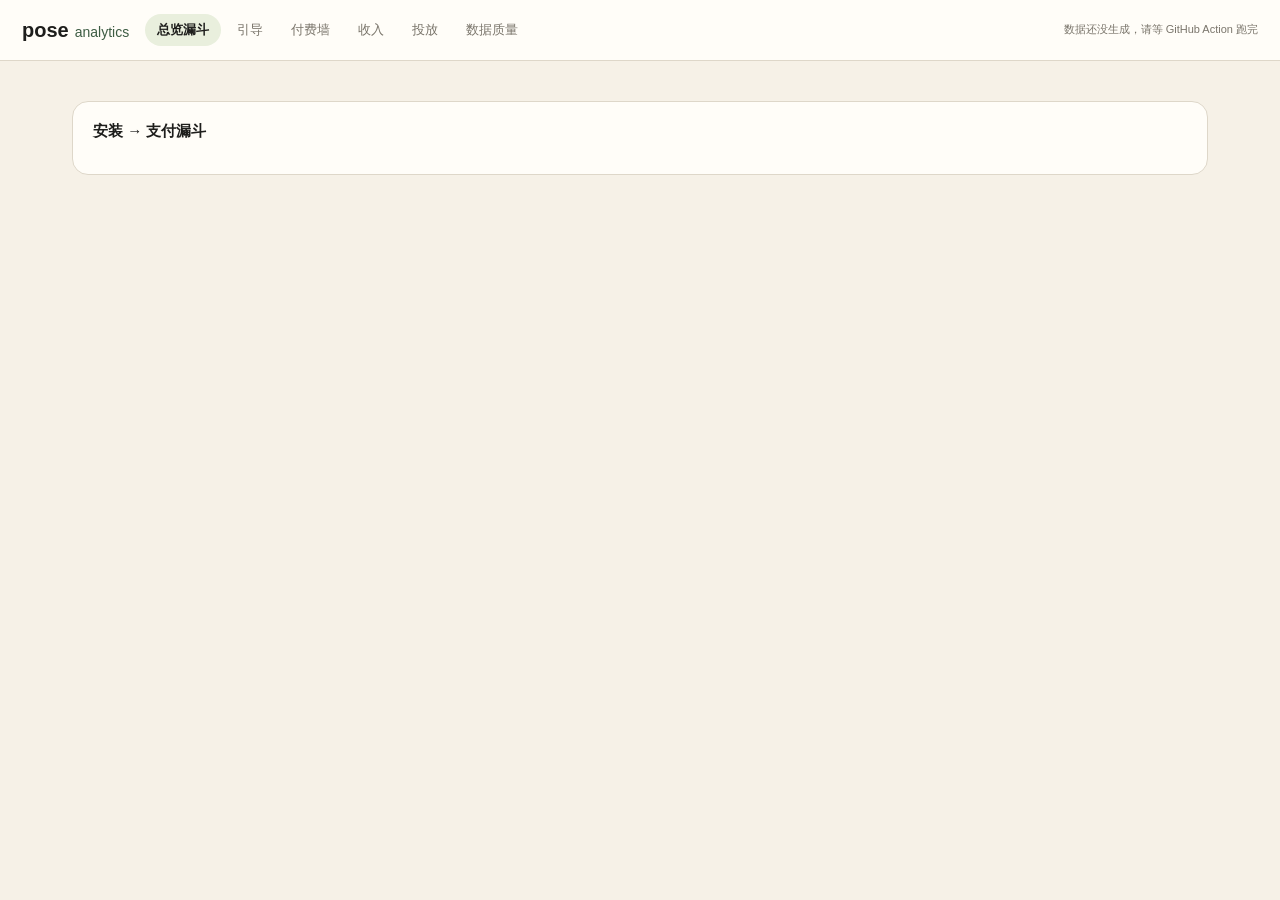
==== analytics/index.html @ a8d2fe09 "Add static analytics dashboard with daily snapshot refresh" ====
<!doctype html>
<html lang="zh-CN">
<head>
<meta charset="utf-8">
<meta name="viewport" content="width=device-width, initial-scale=1">
<meta name="robots" content="noindex,nofollow">
<title>pose · analytics</title>
<style>
:root{--cream:#f6f1e7;--ink:#1e1e1c;--muted:#7a756b;--green:#3d5c43;--pale:#e9efdd;--line:#ded7c9;--white:#fffdf8;--red:#a4472f}
*{box-sizing:border-box}
body{margin:0;background:var(--cream);color:var(--ink);font:14px/1.45 -apple-system,BlinkMacSystemFont,"Segoe UI",Helvetica,Arial,sans-serif}
header{position:sticky;top:0;z-index:5;display:flex;flex-wrap:wrap;align-items:center;gap:16px;padding:14px 22px;background:var(--white);border-bottom:1px solid var(--line)}
.brand{font-size:20px;font-weight:700}.brand span{margin-left:6px;color:var(--green);font-weight:500;font-size:14px}
nav{display:flex;gap:4px;flex-wrap:wrap}
nav button{border:0;background:transparent;color:var(--muted);padding:7px 12px;border-radius:999px;cursor:pointer;font-size:13px}
nav button.active{background:var(--pale);color:var(--ink);font-weight:600}
.meta{margin-left:auto;color:var(--muted);font-size:11px;text-align:right}
main{padding:22px;max-width:1180px;margin:0 auto}
.panel{display:flex;flex-direction:column;gap:18px}
.card{background:var(--white);border:1px solid var(--line);border-radius:16px;padding:18px 20px}
.card h2{margin:0 0 14px;font-size:15px;font-weight:600}
.kpis{display:grid;grid-template-columns:repeat(auto-fit,minmax(150px,1fr));gap:12px}
.kpi{background:var(--white);border:1px solid var(--line);border-radius:14px;padding:14px 16px}
.kpi .label{color:var(--muted);font-size:12px}.kpi .value{font-size:26px;font-weight:650;letter-spacing:-.5px;margin-top:4px}.kpi .hint{color:var(--muted);font-size:11px;margin-top:2px}
table{width:100%;border-collapse:collapse}
th,td{text-align:left;padding:9px 8px;border-bottom:1px solid var(--line);font-size:13px}
th{color:var(--muted);font-weight:500;font-size:12px}
tr:last-child td{border-bottom:0}
td.num,th.num{text-align:right;font-variant-numeric:tabular-nums}
.two{display:grid;grid-template-columns:1fr 1fr;gap:18px}
@media(max-width:820px){.two{grid-template-columns:1fr}}
.muted{color:var(--muted)}
.bar{height:8px;background:var(--pale);border-radius:99px;min-width:60px;overflow:hidden}
.bar i{display:block;height:100%;background:var(--green)}
.drop{color:var(--red)}
.hidden{display:none}
</style>
</head>
<body>
<header>
  <div class="brand">pose<span>analytics</span></div>
  <nav id="tabs">
    <button data-tab="overview" class="active">总览漏斗</button>
    <button data-tab="onboarding">引导</button>
    <button data-tab="paywall">付费墙</button>
    <button data-tab="revenue">收入</button>
    <button data-tab="ads">投放</button>
    <button data-tab="quality">数据质量</button>
  </nav>
  <div class="meta" id="meta">加载中…</div>
</header>
<main>
  <section class="panel" id="panel-overview">
    <div class="kpis" id="overview-kpis"></div>
    <div class="card"><h2>安装 → 支付漏斗</h2><table id="funnel-table"></table></div>
  </section>
  <section class="panel hidden" id="panel-onboarding">
    <div class="card"><h2>引导逐步折损</h2><table id="onboarding-table"></table></div>
    <div class="card"><h2>答案分布</h2><div id="answers" class="two"></div></div>
  </section>
  <section class="panel hidden" id="panel-paywall">
    <div class="kpis" id="paywall-kpis"></div>
    <div class="card"><h2>按入口来源</h2><table id="paywall-source"></table></div>
    <div class="two">
      <div class="card"><h2>关闭原因</h2><table id="paywall-close"></table></div>
      <div class="card"><h2>支付结果</h2><table id="paywall-result"></table></div>
    </div>
    <div class="card"><h2>套餐选择</h2><table id="paywall-plan"></table></div>
  </section>
  <section class="panel hidden" id="panel-revenue">
    <div class="kpis" id="revenue-kpis"></div>
    <div class="two">
      <div class="card"><h2>事件类型</h2><table id="revenue-types"></table></div>
      <div class="card"><h2>订阅状态</h2><table id="revenue-status"></table></div>
    </div>
    <div class="card"><h2>最近事件</h2><table id="revenue-recent"></table></div>
  </section>
  <section class="panel hidden" id="panel-ads">
    <div class="kpis" id="ads-kpis"></div>
    <div class="two">
      <div class="card"><h2>按广告系列</h2><table id="ads-campaign"></table></div>
      <div class="card"><h2>按关键词</h2><table id="ads-keyword"></table></div>
    </div>
  </section>
  <section class="panel hidden" id="panel-quality">
    <div class="card"><h2>每日事件量与下载</h2><table id="quality-daily"></table></div>
    <div class="two">
      <div class="card"><h2>版本分布</h2><table id="quality-versions"></table></div>
      <div class="card"><h2>事件量 Top</h2><table id="quality-events"></table></div>
    </div>
  </section>
</main>
<script>
const STAGES = [
  ["app_open","首次打开"],["consent_view","同意页浏览"],["consent_accept","同意并继续"],
  ["welcome","欢迎页"],["demo","Demo 页"],["q_goal","1 目标"],["q_experience","2 经验"],
  ["q_focus","3 重点"],["q_equipment","4 器械"],["q_duration","5 时长"],["q_weekly","6 频率"],
  ["q_height","7 身高"],["q_weight","8 体重"],["q_target_weight","9 目标体重"],
  ["q_comfort","10 舒适度"],["q_barrier","11 障碍"],["q_name_date","12 名字/日期"],
  ["generating","生成中"],["plan","方案页"],["plan_confirmed","滑条确认"],
  ["paywall_open","付费墙打开"],["purchase_click","点击支付"],["purchase_success","支付成功"],
  ["onboarding_complete","完成引导"],["today","进入首页"],["course_detail","课程详情"],
  ["practice_start","开始练习"],["practice_complete","完成练习"]
];
const fmt = v => (v===null||v===undefined)?"—":Number(v).toLocaleString("en-US");
const pct = v => isFinite(v)?(v*100).toFixed(1)+"%":"—";
const $ = id => document.getElementById(id);

function kpi(label,value,hint){return `<div class="kpi"><div class="label">${label}</div><div class="value">${value}</div><div class="hint">${hint||""}</div></div>`}
function table(node,headers,rows){
  const head = headers.map(h=>`<th class="${h.num?"num":""}">${h.label}</th>`).join("");
  const body = rows.length ? rows.map(r=>`<tr>${r.map((c,i)=>`<td class="${typeof c==="number"?"num":""}">${typeof c==="number"?fmt(c):(c??"—")}</td>`).join("")}</tr>`).join("")
    : `<tr><td colspan="${headers.length}" class="muted">暂无数据</td></tr>`;
  node.innerHTML = `<thead><tr>${head}</tr></thead><tbody>${body}</tbody>`;
}

let DATA = null;

function renderOverview(){
  const d = DATA.overview, map = new Map(d.funnel.map(r=>[r.stage,r.users]));
  const installs = d.installs||0, opens = map.get("app_open")||0, consent = map.get("consent_accept")||0;
  const complete = map.get("onboarding_complete")||0;
  const paywallOpened = (d.paywall&&d.paywall.opened)||map.get("paywall_open")||0;
  const clicked = (d.paywall&&d.paywall.clicked)||map.get("purchase_click")||0;
  const success = (d.paywall&&d.paywall.succeeded)||map.get("purchase_success")||0;
  $("overview-kpis").innerHTML =
    kpi("安装",fmt(installs),"ASC 去重")+
    kpi("首次打开",fmt(opens),installs?`打开率 ${pct(opens/installs)}`:"")+
    kpi("同意协议",fmt(consent),opens?`${pct(consent/opens)} of 打开`:"")+
    kpi("完成引导",fmt(complete),consent?`${pct(complete/consent)} of 同意`:"")+
    kpi("付费墙打开",fmt(paywallOpened),complete?`${pct(paywallOpened/complete)} of 完成`:"")+
    kpi("支付成功",fmt(success),clicked?`${pct(success/clicked)} of 点击`:"");
  const rows=[]; let prev=installs;
  rows.push(["App Store 安装",installs,"—","100.0%","—"]);
  let last=0; STAGES.forEach((s,i)=>{ if((map.get(s[0])||0)>0) last=i; });
  STAGES.forEach((s,i)=>{
    if(i>last+1) return;
    const users=map.get(s[0])||0, step=prev>0?users/prev:0, cum=installs>0?users/installs:0;
    rows.push([s[1],users,step?pct(step):"—",pct(cum),(prev-users)>0?`−${fmt(prev-users)}`:"—"]);
    prev=users;
  });
  table($("funnel-table"),[{label:"步骤"},{label:"人数",num:true},{label:"步转化",num:true},{label:"累计",num:true},{label:"流失",num:true}],rows);
}

function renderOnboarding(){
  const d = DATA.onboarding;
  const rows = d.steps.map((s,i)=>{
    const prev = i===0?s.viewed:(d.steps[i-1].viewed||0);
    return [s.step,s.viewed,s.completed,s.skipped,s.back,s.dwell?Math.round(s.dwell/1000)+"s":"—",prev?pct(s.viewed/prev):"—"];
  });
  table($("onboarding-table"),[{label:"步骤"},{label:"到达",num:true},{label:"完成",num:true},{label:"Skip",num:true},{label:"返回",num:true},{label:"平均停留",num:true},{label:"步转化",num:true}],rows);
  const groups = new Map();
  for(const a of d.answers||[]){ if(!groups.has(a.step)) groups.set(a.step,[]); groups.get(a.step).push(a); }
  $("answers").innerHTML = [...groups].slice(0,8).map(([step,items])=>
    `<div><b>${step}</b>${items.slice(0,6).map(x=>`<div class="muted" style="display:flex;justify-content:space-between"><span>${String(x.answer).slice(0,32)}</span><b>${x.n}</b></div>`).join("")}</div>`
  ).join("") || `<p class="muted">暂无答案数据</p>`;
}

function renderPaywall(){
  const d = DATA.paywall, t = d.totals||{};
  $("paywall-kpis").innerHTML =
    kpi("打开",fmt(t.opened||0),"paywall_open")+
    kpi("关闭",fmt(t.closed||0),t.opened?`关闭率 ${pct(t.closed/t.opened)}`:"")+
    kpi("点击支付",fmt(t.clicked||0),t.opened?`点击率 ${pct(t.clicked/t.opened)}`:"")+
    kpi("成功",fmt(t.succeeded||0),t.clicked?`完成率 ${pct(t.succeeded/t.clicked)}`:"")+
    kpi("取消支付",fmt(t.cancelled||0),t.clicked?`${pct(t.cancelled/t.clicked)} of 点击`:"")+
    kpi("端到端",t.opened?pct(t.succeeded/t.opened):"—","成功 / 打开");
  const group = (node,items)=>table(node,[{label:"分组"},{label:"打开",num:true},{label:"关闭",num:true},{label:"点击",num:true},{label:"成功",num:true},{label:"转化",num:true}],
    (items||[]).map(r=>[r.k,r.opened,r.closed,r.clicked,r.succeeded,r.opened?pct(r.succeeded/r.opened):"—"]));
  group($("paywall-source"),d.bySource);
  group($("paywall-close"),d.byCloseReason);
  group($("paywall-result"),d.byResult);
  group($("paywall-plan"),d.byPlan);
}

function renderRevenue(){
  const d = DATA.revenue||{}, st = new Map((d.statuses||[]).map(r=>[r.status,r.n]));
  const sum = ty => ((d.totals||[]).find(x=>x.type===ty)||{}).n||0;
  $("revenue-kpis").innerHTML =
    kpi("活跃订阅",fmt((st.get("active")||0)+(st.get("trial")||0)),"RC 当前状态")+
    kpi("试用中",fmt(st.get("trial")||0),"")+
    kpi("已过期",fmt(st.get("expired")||0),"")+
    kpi("退款",fmt(st.get("refunded")||0),"")+
    kpi("首次购买",fmt(sum("INITIAL_PURCHASE")),"")+
    kpi("续订",fmt(sum("RENEWAL")),"");
  table($("revenue-types"),[{label:"类型"},{label:"次数",num:true}],(d.totals||[]).map(r=>[r.type,r.n]));
  table($("revenue-status"),[{label:"状态"},{label:"人数",num:true}],(d.statuses||[]).map(r=>[r.status,r.n]));
  table($("revenue-recent"),[{label:"时间"},{label:"类型"},{label:"产品"},{label:"周期"},{label:"环境"}],
    (d.recent||[]).slice(0,30).map(r=>[String(r.time).replace("T"," ").slice(0,19),r.type,r.product_id||"—",r.period_type||"—",r.environment||"—"]));
}

function renderAds(){
  const d = DATA.ads||{}, t = d.totals||{};
  $("ads-kpis").innerHTML =
    kpi("花费",t.spend?t.spend.toFixed(2):"0","Apple Ads")+
    kpi("安装",fmt(t.installs||0),"")+
    kpi("CPA",t.installs?(t.spend/t.installs).toFixed(2):"—","花费 / 安装")+
    kpi("点击",fmt(t.taps||0),"")+
    kpi("点击→安装",t.taps?pct(t.installs/t.taps):"—","");
  const rows = items => (items||[]).map(r=>[r.campaign||r.keyword||"—",r.spend?r.spend.toFixed(2):"0",r.installs,r.installs?(r.spend/r.installs).toFixed(2):"—"]);
  table($("ads-campaign"),[{label:"广告系列"},{label:"花费",num:true},{label:"安装",num:true},{label:"CPA",num:true}],rows(d.byCampaign));
  table($("ads-keyword"),[{label:"关键词"},{label:"花费",num:true},{label:"安装",num:true},{label:"CPA",num:true}],rows(d.byKeyword));
}

function renderQuality(){
  const d = DATA.quality||{};
  const asc = new Map((d.asc||[]).map(r=>[r.day,r.downloads]));
  const opens = new Map((d.opens||[]).map(r=>[r.day,r.n]));
  table($("quality-daily"),[{label:"日期"},{label:"事件",num:true},{label:"人数",num:true},{label:"下载",num:true},{label:"打开",num:true},{label:"打开/下载",num:true}],
    (d.daily||[]).map(r=>{
      const down=asc.get(r.day)||0, open=opens.get(r.day)||0;
      return [r.day,r.events,r.users,down||"—",open||"—",down&&open?pct(open/down):"—"];
    }));
  table($("quality-versions"),[{label:"版本"},{label:"人数",num:true}],(d.versions||[]).map(r=>[r.k,r.n]));
  table($("quality-events"),[{label:"事件"},{label:"次数",num:true}],(d.topEvents||[]).map(r=>[r.k,r.n]));
}

function show(tab){
  for(const b of document.querySelectorAll("#tabs button")) b.classList.toggle("active",b.dataset.tab===tab);
  for(const p of document.querySelectorAll(".panel")) p.classList.toggle("hidden",p.id!=="panel-"+tab);
  if(tab==="overview") renderOverview();
  if(tab==="onboarding") renderOnboarding();
  if(tab==="paywall") renderPaywall();
  if(tab==="revenue") renderRevenue();
  if(tab==="ads") renderAds();
  if(tab==="quality") renderQuality();
}

async function boot(){
  try{
    const response = await fetch("./data.json?t="+Date.now(),{cache:"no-store"});
    DATA = await response.json();
    const r = DATA.range||{};
    $("meta").innerHTML = `${r.from||""} ~ ${r.to||""}<br>数据更新：${String(DATA.generated_at||"").replace("T"," ").slice(0,16)} UTC`;
    show("overview");
  }catch(e){
    $("meta").textContent = "数据还没生成，请等 GitHub Action 跑完";
  }
}

document.getElementById("tabs").addEventListener("click",e=>{
  const b=e.target.closest("button[data-tab]"); if(b) show(b.dataset.tab);
});
boot();
</script>
</body>
</html>
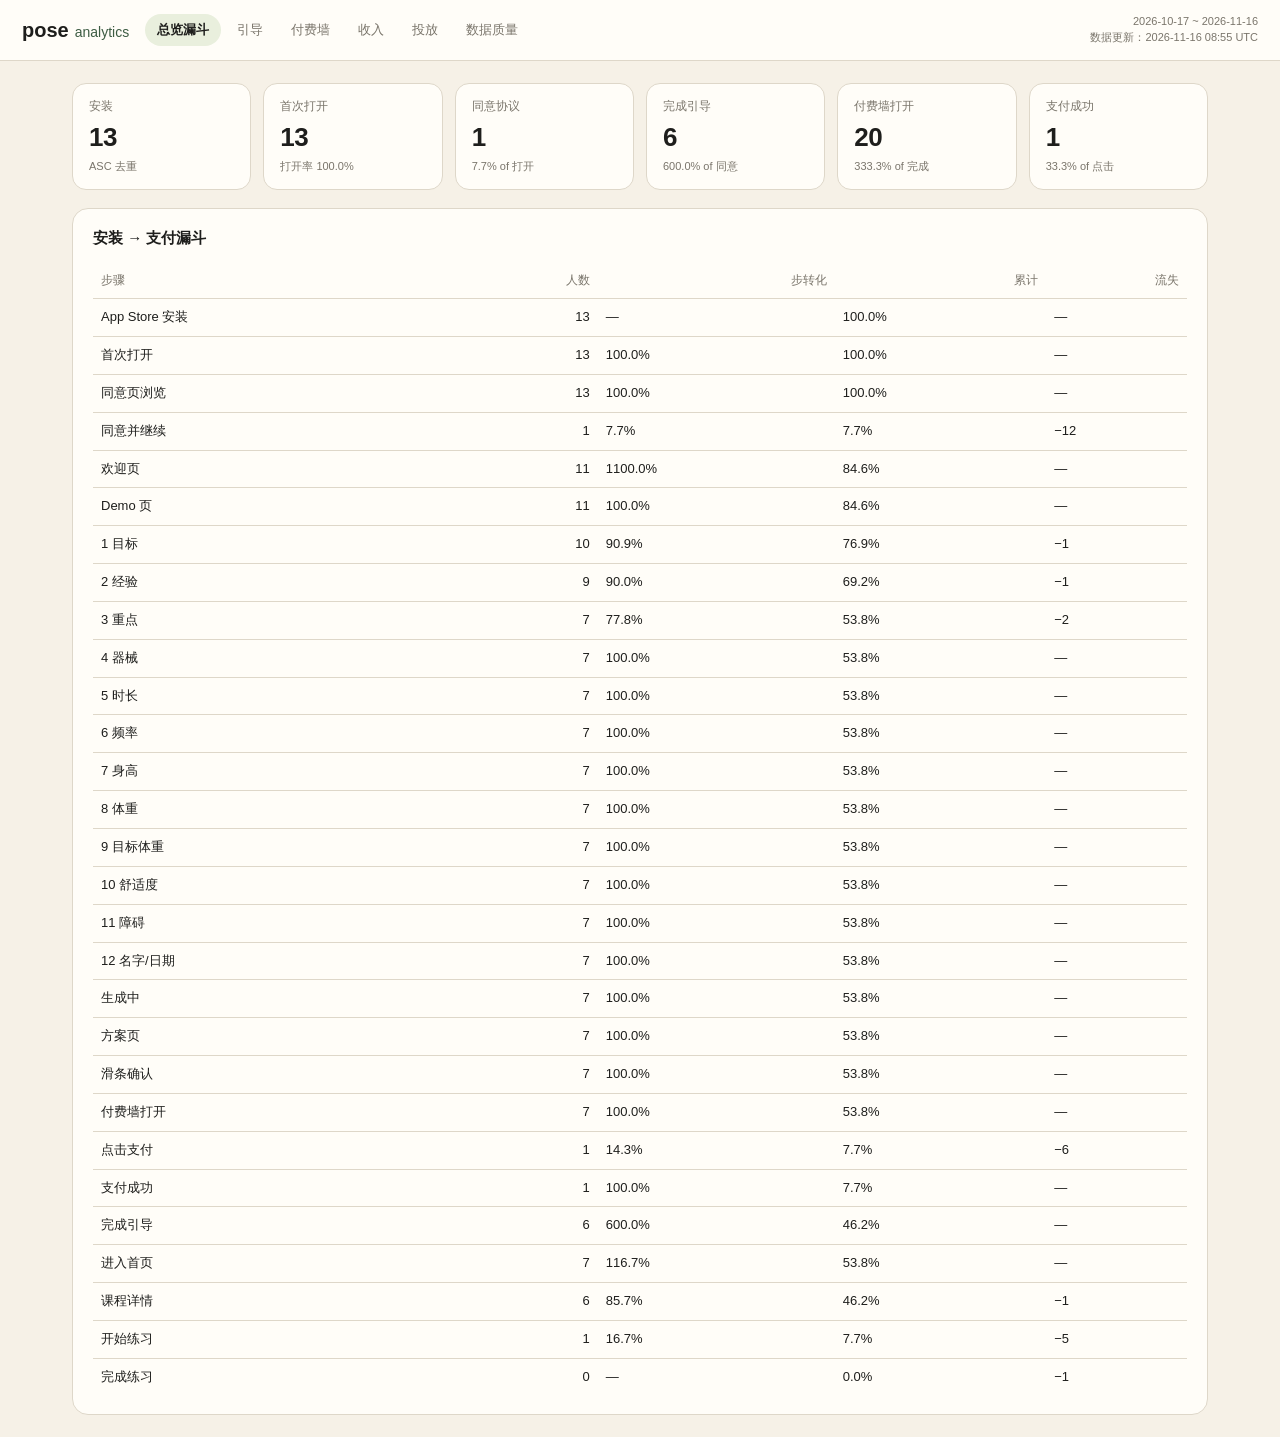
==== commit 363d5989: "Split production and sandbox revenue; add env toggle" ====
--- a/analytics/index.html
+++ b/analytics/index.html
@@ -34,6 +34,9 @@
 .bar i{display:block;height:100%;background:var(--green)}
 .drop{color:var(--red)}
 .hidden{display:none}
+.env-switch{display:flex;gap:6px}
+.env-switch button{border:1px solid var(--line);background:var(--white);color:var(--muted);border-radius:999px;padding:6px 14px;font-size:12px;cursor:pointer}
+.env-switch button.active{background:var(--pale);color:var(--ink);border-color:var(--pale);font-weight:600}
 </style>
 </head>
 <body>
@@ -68,6 +71,10 @@
     <div class="card"><h2>套餐选择</h2><table id="paywall-plan"></table></div>
   </section>
   <section class="panel hidden" id="panel-revenue">
+    <div class="env-switch" id="env-switch">
+      <button data-env="PRODUCTION" class="active">生产环境</button>
+      <button data-env="SANDBOX">沙盒</button>
+    </div>
     <div class="kpis" id="revenue-kpis"></div>
     <div class="two">
       <div class="card"><h2>事件类型</h2><table id="revenue-types"></table></div>
@@ -173,20 +180,27 @@
   group($("paywall-plan"),d.byPlan);
 }
 
+let REVENUE_ENV = "PRODUCTION";
+
 function renderRevenue(){
-  const d = DATA.revenue||{}, st = new Map((d.statuses||[]).map(r=>[r.status,r.n]));
+  const root = DATA.revenue||{};
+  const d = root[REVENUE_ENV==="SANDBOX"?"sandbox":"production"]||{};
+  const st = new Map((d.statuses||[]).map(r=>[r.status,r.n]));
   const sum = ty => ((d.totals||[]).find(x=>x.type===ty)||{}).n||0;
+  const amount = d.amount||0;
   $("revenue-kpis").innerHTML =
-    kpi("活跃订阅",fmt((st.get("active")||0)+(st.get("trial")||0)),"RC 当前状态")+
+    kpi("本期购买",fmt(d.purchases||0), d.amount ? `收入 ${d.amount.toFixed(2)}` : "金额以 RevenueCat 为准")+
+    kpi("活跃订阅",fmt((st.get("active")||0)+(st.get("trial")||0)),"当前状态")+
     kpi("试用中",fmt(st.get("trial")||0),"")+
     kpi("已过期",fmt(st.get("expired")||0),"")+
     kpi("退款",fmt(st.get("refunded")||0),"")+
     kpi("首次购买",fmt(sum("INITIAL_PURCHASE")),"")+
     kpi("续订",fmt(sum("RENEWAL")),"");
-  table($("revenue-types"),[{label:"类型"},{label:"次数",num:true}],(d.totals||[]).map(r=>[r.type,r.n]));
+  table($("revenue-types"),[{label:"类型"},{label:"次数",num:true},{label:"金额",num:true}],
+    (d.totals||[]).map(r=>[r.type,r.n,r.amount?r.amount.toFixed(2):"—"]));
   table($("revenue-status"),[{label:"状态"},{label:"人数",num:true}],(d.statuses||[]).map(r=>[r.status,r.n]));
-  table($("revenue-recent"),[{label:"时间"},{label:"类型"},{label:"产品"},{label:"周期"},{label:"环境"}],
-    (d.recent||[]).slice(0,30).map(r=>[String(r.time).replace("T"," ").slice(0,19),r.type,r.product_id||"—",r.period_type||"—",r.environment||"—"]));
+  table($("revenue-recent"),[{label:"时间"},{label:"类型"},{label:"产品"},{label:"周期"},{label:"价格"},{label:"环境"}],
+    (d.recent||[]).slice(0,30).map(r=>[String(r.time).replace("T"," ").slice(0,19),r.type,r.product_id||"—",r.period_type||"—",r.price?`${r.price} ${r.currency||""}`:"—",r.environment||"—"]));
 }
 
 function renderAds(){
@@ -241,6 +255,12 @@
 document.getElementById("tabs").addEventListener("click",e=>{
   const b=e.target.closest("button[data-tab]"); if(b) show(b.dataset.tab);
 });
+document.getElementById("env-switch").addEventListener("click",e=>{
+  const b=e.target.closest("button[data-env]"); if(!b) return;
+  REVENUE_ENV=b.dataset.env;
+  for(const x of document.querySelectorAll("#env-switch button")) x.classList.toggle("active",x===b);
+  renderRevenue();
+});
 boot();
 </script>
 </body>
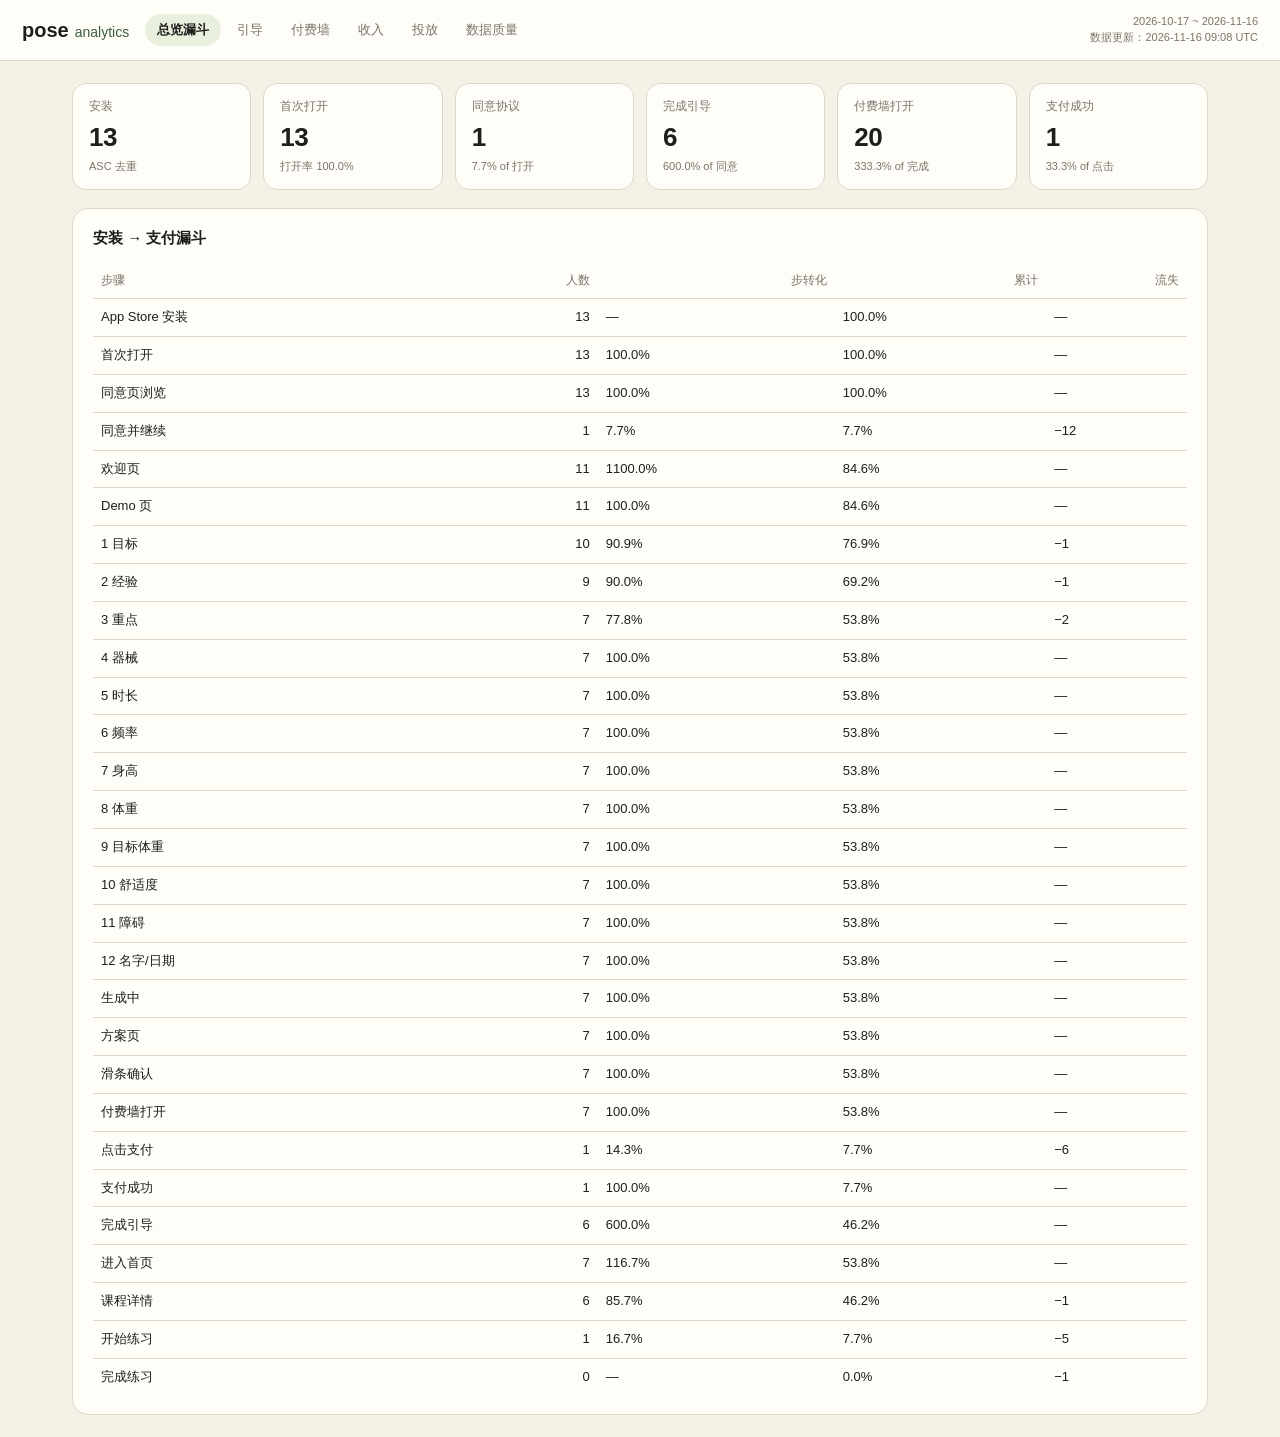
==== commit 660305a2: "Show production orders and prices; remove sandbox toggle" ====
--- a/analytics/index.html
+++ b/analytics/index.html
@@ -71,16 +71,16 @@
     <div class="card"><h2>套餐选择</h2><table id="paywall-plan"></table></div>
   </section>
   <section class="panel hidden" id="panel-revenue">
-    <div class="env-switch" id="env-switch">
-      <button data-env="PRODUCTION" class="active">生产环境</button>
-      <button data-env="SANDBOX">沙盒</button>
-    </div>
     <div class="kpis" id="revenue-kpis"></div>
-    <div class="two">
-      <div class="card"><h2>事件类型</h2><table id="revenue-types"></table></div>
+    <div class="card"><h2>订单明细（App Store 生产环境）</h2><table id="orders-table"></table></div>
+    <div class="two">
+      <div class="card"><h2>收入按天</h2><table id="orders-daily"></table></div>
       <div class="card"><h2>订阅状态</h2><table id="revenue-status"></table></div>
     </div>
-    <div class="card"><h2>最近事件</h2><table id="revenue-recent"></table></div>
+    <div class="two">
+      <div class="card"><h2>RevenueCat 事件类型</h2><table id="revenue-types"></table></div>
+      <div class="card"><h2>最近购买事件</h2><table id="revenue-recent"></table></div>
+    </div>
   </section>
   <section class="panel hidden" id="panel-ads">
     <div class="kpis" id="ads-kpis"></div>
@@ -180,27 +180,39 @@
   group($("paywall-plan"),d.byPlan);
 }
 
-let REVENUE_ENV = "PRODUCTION";
-
 function renderRevenue(){
-  const root = DATA.revenue||{};
-  const d = root[REVENUE_ENV==="SANDBOX"?"sandbox":"production"]||{};
+  const d = DATA.revenue||{};
+  const o = DATA.orders||{};
+  const ot = o.totals||{};
   const st = new Map((d.statuses||[]).map(r=>[r.status,r.n]));
   const sum = ty => ((d.totals||[]).find(x=>x.type===ty)||{}).n||0;
-  const amount = d.amount||0;
+  const units = ot.units||0, revenue = ot.revenue||0;
+
   $("revenue-kpis").innerHTML =
-    kpi("本期购买",fmt(d.purchases||0), d.amount ? `收入 ${d.amount.toFixed(2)}` : "金额以 RevenueCat 为准")+
+    kpi("订单数",fmt(units),"App Store 生产")+
+    kpi("收入",revenue?revenue.toFixed(2):"0","按商店币种求和")+
+    kpi("客单价",units?(revenue/units).toFixed(2):"—","收入 / 订单")+
+    kpi("RC 购买",fmt(d.purchases||0),"RevenueCat 事件")+
     kpi("活跃订阅",fmt((st.get("active")||0)+(st.get("trial")||0)),"当前状态")+
-    kpi("试用中",fmt(st.get("trial")||0),"")+
-    kpi("已过期",fmt(st.get("expired")||0),"")+
-    kpi("退款",fmt(st.get("refunded")||0),"")+
-    kpi("首次购买",fmt(sum("INITIAL_PURCHASE")),"")+
-    kpi("续订",fmt(sum("RENEWAL")),"");
+    kpi("退款",fmt(st.get("refunded")||0),"");
+
+  table($("orders-table"),
+    [{label:"日期"},{label:"产品"},{label:"国家"},{label:"数量",num:true},{label:"单价",num:true},{label:"小计",num:true},{label:"币种"}],
+    (o.rows||[]).map(r=>[r.day,r.product,r.country,r.units,
+      r.customer_price?r.customer_price.toFixed(2):"—",
+      r.customer_price?(r.customer_price*r.units).toFixed(2):"—",
+      r.currency||"—"]));
+
+  table($("orders-daily"),[{label:"日期"},{label:"订单",num:true},{label:"收入",num:true}],
+    (o.daily||[]).map(r=>[r.day,r.units,r.revenue?r.revenue.toFixed(2):"—"]));
+
+  table($("revenue-status"),[{label:"状态"},{label:"人数",num:true}],(d.statuses||[]).map(r=>[r.status,r.n]));
+
   table($("revenue-types"),[{label:"类型"},{label:"次数",num:true},{label:"金额",num:true}],
     (d.totals||[]).map(r=>[r.type,r.n,r.amount?r.amount.toFixed(2):"—"]));
-  table($("revenue-status"),[{label:"状态"},{label:"人数",num:true}],(d.statuses||[]).map(r=>[r.status,r.n]));
-  table($("revenue-recent"),[{label:"时间"},{label:"类型"},{label:"产品"},{label:"周期"},{label:"价格"},{label:"环境"}],
-    (d.recent||[]).slice(0,30).map(r=>[String(r.time).replace("T"," ").slice(0,19),r.type,r.product_id||"—",r.period_type||"—",r.price?`${r.price} ${r.currency||""}`:"—",r.environment||"—"]));
+
+  table($("revenue-recent"),[{label:"时间"},{label:"类型"},{label:"产品"},{label:"周期"},{label:"价格"}],
+    (d.recent||[]).slice(0,20).map(r=>[String(r.time).replace("T"," ").slice(0,19),r.type,r.product_id||"—",r.period_type||"—",r.price?`${r.price} ${r.currency||""}`:"—"]));
 }
 
 function renderAds(){
@@ -255,12 +267,6 @@
 document.getElementById("tabs").addEventListener("click",e=>{
   const b=e.target.closest("button[data-tab]"); if(b) show(b.dataset.tab);
 });
-document.getElementById("env-switch").addEventListener("click",e=>{
-  const b=e.target.closest("button[data-env]"); if(!b) return;
-  REVENUE_ENV=b.dataset.env;
-  for(const x of document.querySelectorAll("#env-switch button")) x.classList.toggle("active",x===b);
-  renderRevenue();
-});
 boot();
 </script>
 </body>
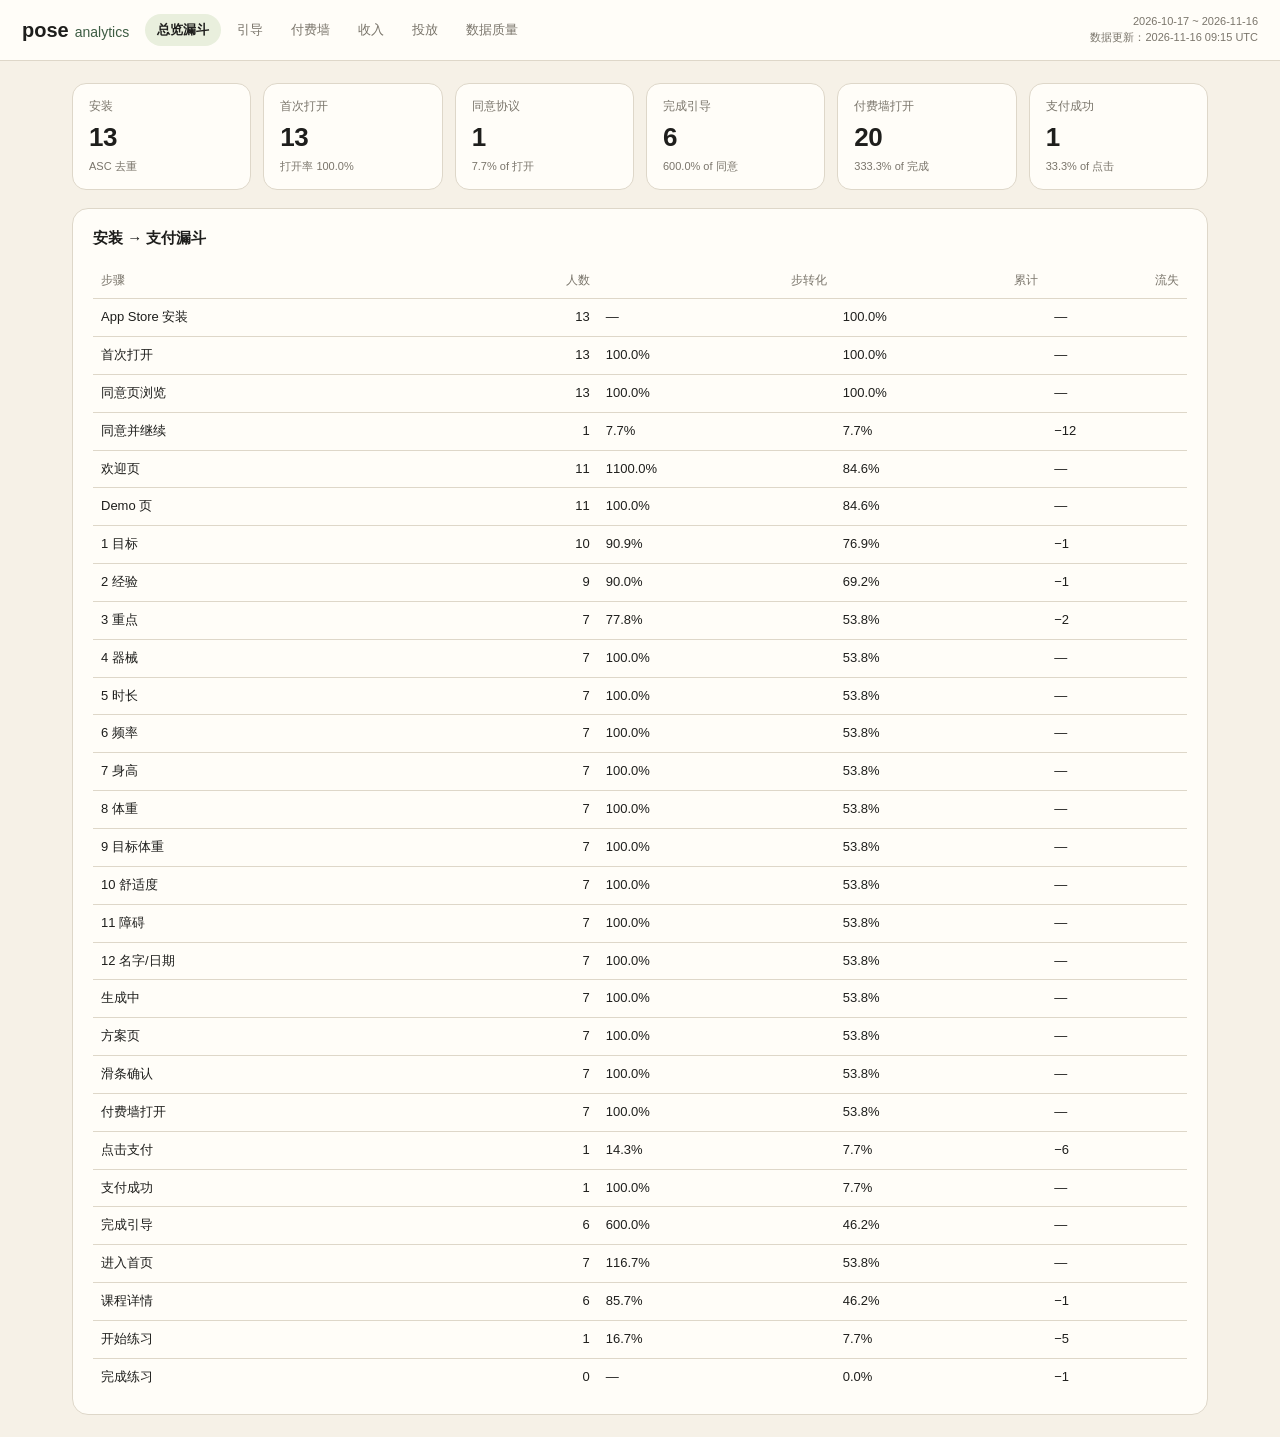
==== commit a111eecc: "Guard dashboard render before snapshot loads" ====
--- a/analytics/index.html
+++ b/analytics/index.html
@@ -242,6 +242,7 @@
 }
 
 function show(tab){
+  if(!DATA) return;
   for(const b of document.querySelectorAll("#tabs button")) b.classList.toggle("active",b.dataset.tab===tab);
   for(const p of document.querySelectorAll(".panel")) p.classList.toggle("hidden",p.id!=="panel-"+tab);
   if(tab==="overview") renderOverview();
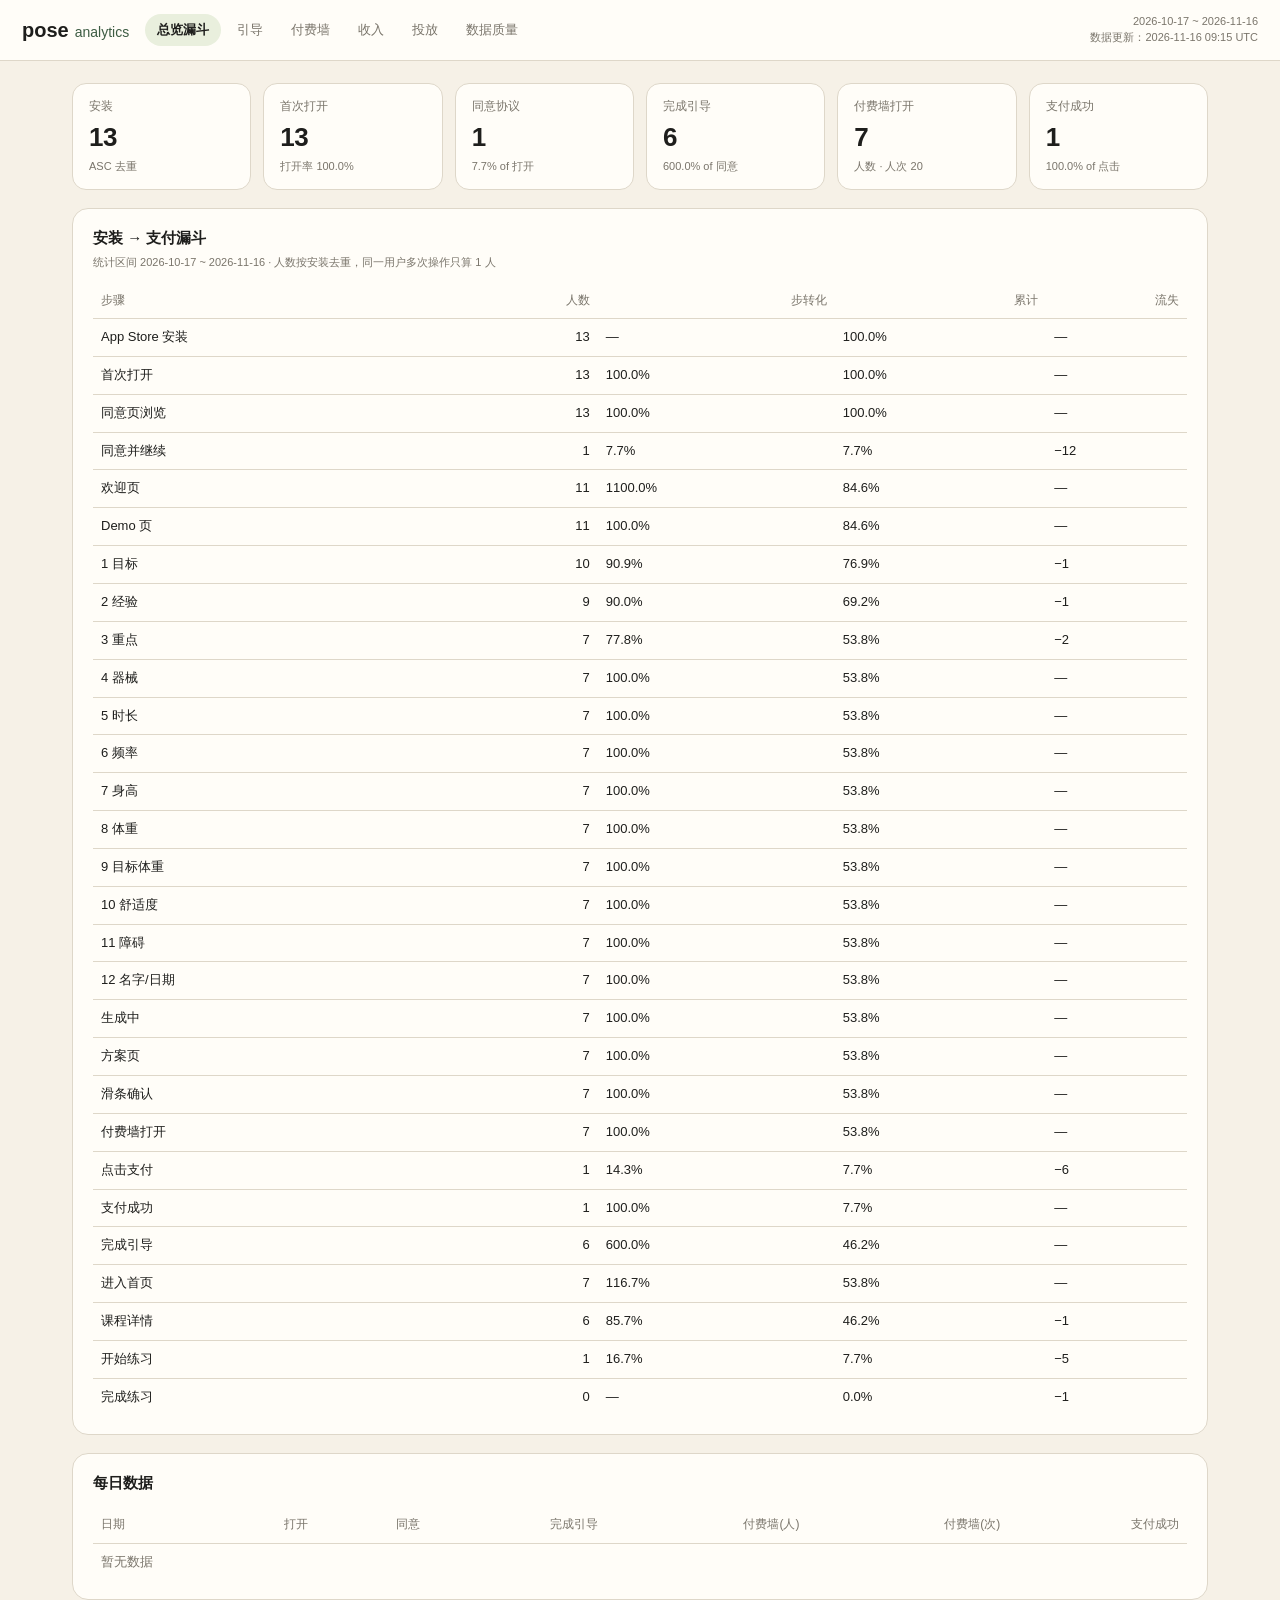
==== commit 7867b071: "Unify funnel to unique installs; add daily table with dates" ====
--- a/analytics/index.html
+++ b/analytics/index.html
@@ -55,7 +55,8 @@
 <main>
   <section class="panel" id="panel-overview">
     <div class="kpis" id="overview-kpis"></div>
-    <div class="card"><h2>安装 → 支付漏斗</h2><table id="funnel-table"></table></div>
+    <div class="card"><h2>安装 → 支付漏斗</h2><p class="muted" id="funnel-note" style="margin:-8px 0 12px;font-size:11px"></p><table id="funnel-table"></table></div>
+    <div class="card"><h2>每日数据</h2><table id="daily-table"></table></div>
   </section>
   <section class="panel hidden" id="panel-onboarding">
     <div class="card"><h2>引导逐步折损</h2><table id="onboarding-table"></table></div>
@@ -127,15 +128,16 @@
   const d = DATA.overview, map = new Map(d.funnel.map(r=>[r.stage,r.users]));
   const installs = d.installs||0, opens = map.get("app_open")||0, consent = map.get("consent_accept")||0;
   const complete = map.get("onboarding_complete")||0;
-  const paywallOpened = (d.paywall&&d.paywall.opened)||map.get("paywall_open")||0;
-  const clicked = (d.paywall&&d.paywall.clicked)||map.get("purchase_click")||0;
-  const success = (d.paywall&&d.paywall.succeeded)||map.get("purchase_success")||0;
+  const paywallUsers = map.get("paywall_open")||0;
+  const paywallSessions = (d.paywall&&d.paywall.opened)||0;
+  const clicked = map.get("purchase_click")||0;
+  const success = map.get("purchase_success")||0;
   $("overview-kpis").innerHTML =
     kpi("安装",fmt(installs),"ASC 去重")+
     kpi("首次打开",fmt(opens),installs?`打开率 ${pct(opens/installs)}`:"")+
     kpi("同意协议",fmt(consent),opens?`${pct(consent/opens)} of 打开`:"")+
     kpi("完成引导",fmt(complete),consent?`${pct(complete/consent)} of 同意`:"")+
-    kpi("付费墙打开",fmt(paywallOpened),complete?`${pct(paywallOpened/complete)} of 完成`:"")+
+    kpi("付费墙打开",fmt(paywallUsers),`人数 · 人次 ${fmt(paywallSessions)}`)+
     kpi("支付成功",fmt(success),clicked?`${pct(success/clicked)} of 点击`:"");
   const rows=[]; let prev=installs;
   rows.push(["App Store 安装",installs,"—","100.0%","—"]);
@@ -147,6 +149,30 @@
     prev=users;
   });
   table($("funnel-table"),[{label:"步骤"},{label:"人数",num:true},{label:"步转化",num:true},{label:"累计",num:true},{label:"流失",num:true}],rows);
+
+  const dayMap = new Map();
+  const row = (day) => {
+    if (!dayMap.has(day)) dayMap.set(day, { open:0, consent:0, complete:0, paywall:0, success:0, sessions:0, orders:0 });
+    return dayMap.get(day);
+  };
+  for (const r of (DATA.daily&&DATA.daily.funnel)||[]) {
+    const e = row(r.day);
+    if (r.milestone==="app_open") e.open = r.users;
+    if (r.milestone==="consent_accept") e.consent = r.users;
+    if (r.milestone==="onboarding_complete") e.complete = r.users;
+    if (r.milestone==="paywall_open") e.paywall = r.users;
+    if (r.milestone==="purchase_success") e.success = r.users;
+  }
+  for (const r of (DATA.daily&&DATA.daily.paywall)||[]) {
+    const e = row(r.day);
+    e.sessions = r.opened;
+  }
+  const dailyRows = [...dayMap.entries()].sort((a,b)=>b[0].localeCompare(a[0]))
+    .map(([day,e])=>[day,e.open,e.consent,e.complete,e.paywall,e.sessions,e.success]);
+  table($("daily-table"),[
+    {label:"日期"},{label:"打开",num:true},{label:"同意",num:true},{label:"完成引导",num:true},
+    {label:"付费墙(人)",num:true},{label:"付费墙(次)",num:true},{label:"支付成功",num:true}
+  ],dailyRows);
 }
 
 function renderOnboarding(){
@@ -259,6 +285,7 @@
     DATA = await response.json();
     const r = DATA.range||{};
     $("meta").innerHTML = `${r.from||""} ~ ${r.to||""}<br>数据更新：${String(DATA.generated_at||"").replace("T"," ").slice(0,16)} UTC`;
+    $("funnel-note").textContent = `统计区间 ${r.from||""} ~ ${r.to||""} · 人数按安装去重，同一用户多次操作只算 1 人`;
     show("overview");
   }catch(e){
     $("meta").textContent = "数据还没生成，请等 GitHub Action 跑完";
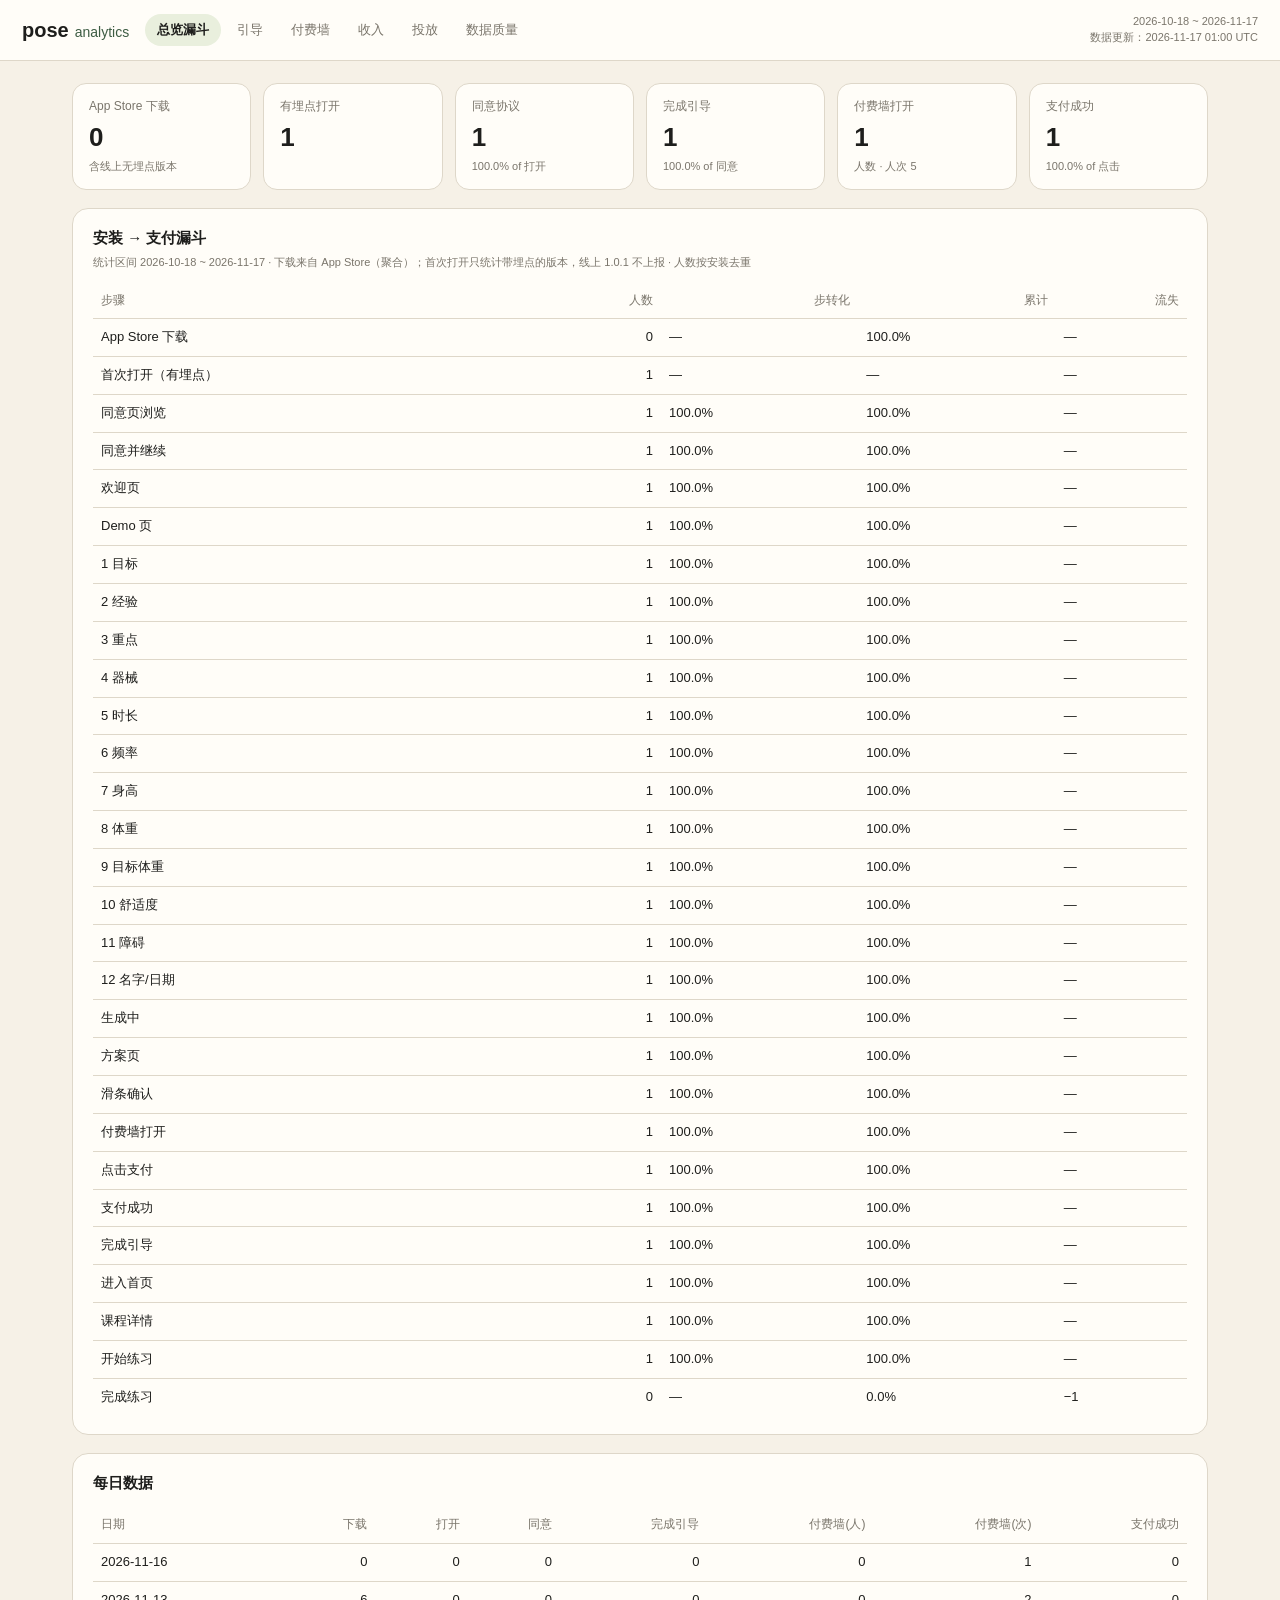
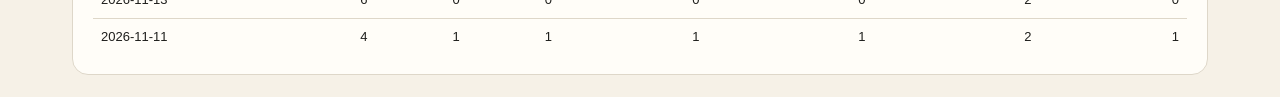
==== commit 727fcb1e: "Separate App Store downloads from tracked opens; add downloads per day" ====
--- a/analytics/index.html
+++ b/analytics/index.html
@@ -126,6 +126,7 @@
 
 function renderOverview(){
   const d = DATA.overview, map = new Map(d.funnel.map(r=>[r.stage,r.users]));
+  const downloads = d.downloads||0;
   const installs = d.installs||0, opens = map.get("app_open")||0, consent = map.get("consent_accept")||0;
   const complete = map.get("onboarding_complete")||0;
   const paywallUsers = map.get("paywall_open")||0;
@@ -133,16 +134,19 @@
   const clicked = map.get("purchase_click")||0;
   const success = map.get("purchase_success")||0;
   $("overview-kpis").innerHTML =
-    kpi("安装",fmt(installs),"ASC 去重")+
-    kpi("首次打开",fmt(opens),installs?`打开率 ${pct(opens/installs)}`:"")+
+    kpi("App Store 下载",fmt(downloads),"含线上无埋点版本")+
+    kpi("有埋点打开",fmt(opens),downloads?`${pct(opens/downloads)} of 下载`:"")+
     kpi("同意协议",fmt(consent),opens?`${pct(consent/opens)} of 打开`:"")+
     kpi("完成引导",fmt(complete),consent?`${pct(complete/consent)} of 同意`:"")+
     kpi("付费墙打开",fmt(paywallUsers),`人数 · 人次 ${fmt(paywallSessions)}`)+
     kpi("支付成功",fmt(success),clicked?`${pct(success/clicked)} of 点击`:"");
-  const rows=[]; let prev=installs;
-  rows.push(["App Store 安装",installs,"—","100.0%","—"]);
+  const rows=[]; let prev=opens;
+  rows.push(["App Store 下载",downloads,"—","100.0%","—"]);
+  rows.push(["首次打开（有埋点）",opens,downloads?pct(opens/downloads):"—",downloads?pct(opens/downloads):"—",
+    downloads>opens?`−${fmt(downloads-opens)}`:"—"]);
   let last=0; STAGES.forEach((s,i)=>{ if((map.get(s[0])||0)>0) last=i; });
   STAGES.forEach((s,i)=>{
+    if(s[0]==="app_open") return;
     if(i>last+1) return;
     const users=map.get(s[0])||0, step=prev>0?users/prev:0, cum=installs>0?users/installs:0;
     rows.push([s[1],users,step?pct(step):"—",pct(cum),(prev-users)>0?`−${fmt(prev-users)}`:"—"]);
@@ -167,10 +171,11 @@
     const e = row(r.day);
     e.sessions = r.opened;
   }
+  const downloadMap = new Map((((DATA.quality||{}).asc)||[]).map(r=>[r.day,r.downloads]));
   const dailyRows = [...dayMap.entries()].sort((a,b)=>b[0].localeCompare(a[0]))
-    .map(([day,e])=>[day,e.open,e.consent,e.complete,e.paywall,e.sessions,e.success]);
+    .map(([day,e])=>[day,downloadMap.get(day)||0,e.open,e.consent,e.complete,e.paywall,e.sessions,e.success]);
   table($("daily-table"),[
-    {label:"日期"},{label:"打开",num:true},{label:"同意",num:true},{label:"完成引导",num:true},
+    {label:"日期"},{label:"下载",num:true},{label:"打开",num:true},{label:"同意",num:true},{label:"完成引导",num:true},
     {label:"付费墙(人)",num:true},{label:"付费墙(次)",num:true},{label:"支付成功",num:true}
   ],dailyRows);
 }
@@ -285,7 +290,7 @@
     DATA = await response.json();
     const r = DATA.range||{};
     $("meta").innerHTML = `${r.from||""} ~ ${r.to||""}<br>数据更新：${String(DATA.generated_at||"").replace("T"," ").slice(0,16)} UTC`;
-    $("funnel-note").textContent = `统计区间 ${r.from||""} ~ ${r.to||""} · 人数按安装去重，同一用户多次操作只算 1 人`;
+    $("funnel-note").textContent = `统计区间 ${r.from||""} ~ ${r.to||""} · 下载来自 App Store（聚合）；首次打开只统计带埋点的版本，线上 1.0.1 不上报 · 人数按安装去重`;
     show("overview");
   }catch(e){
     $("meta").textContent = "数据还没生成，请等 GitHub Action 跑完";
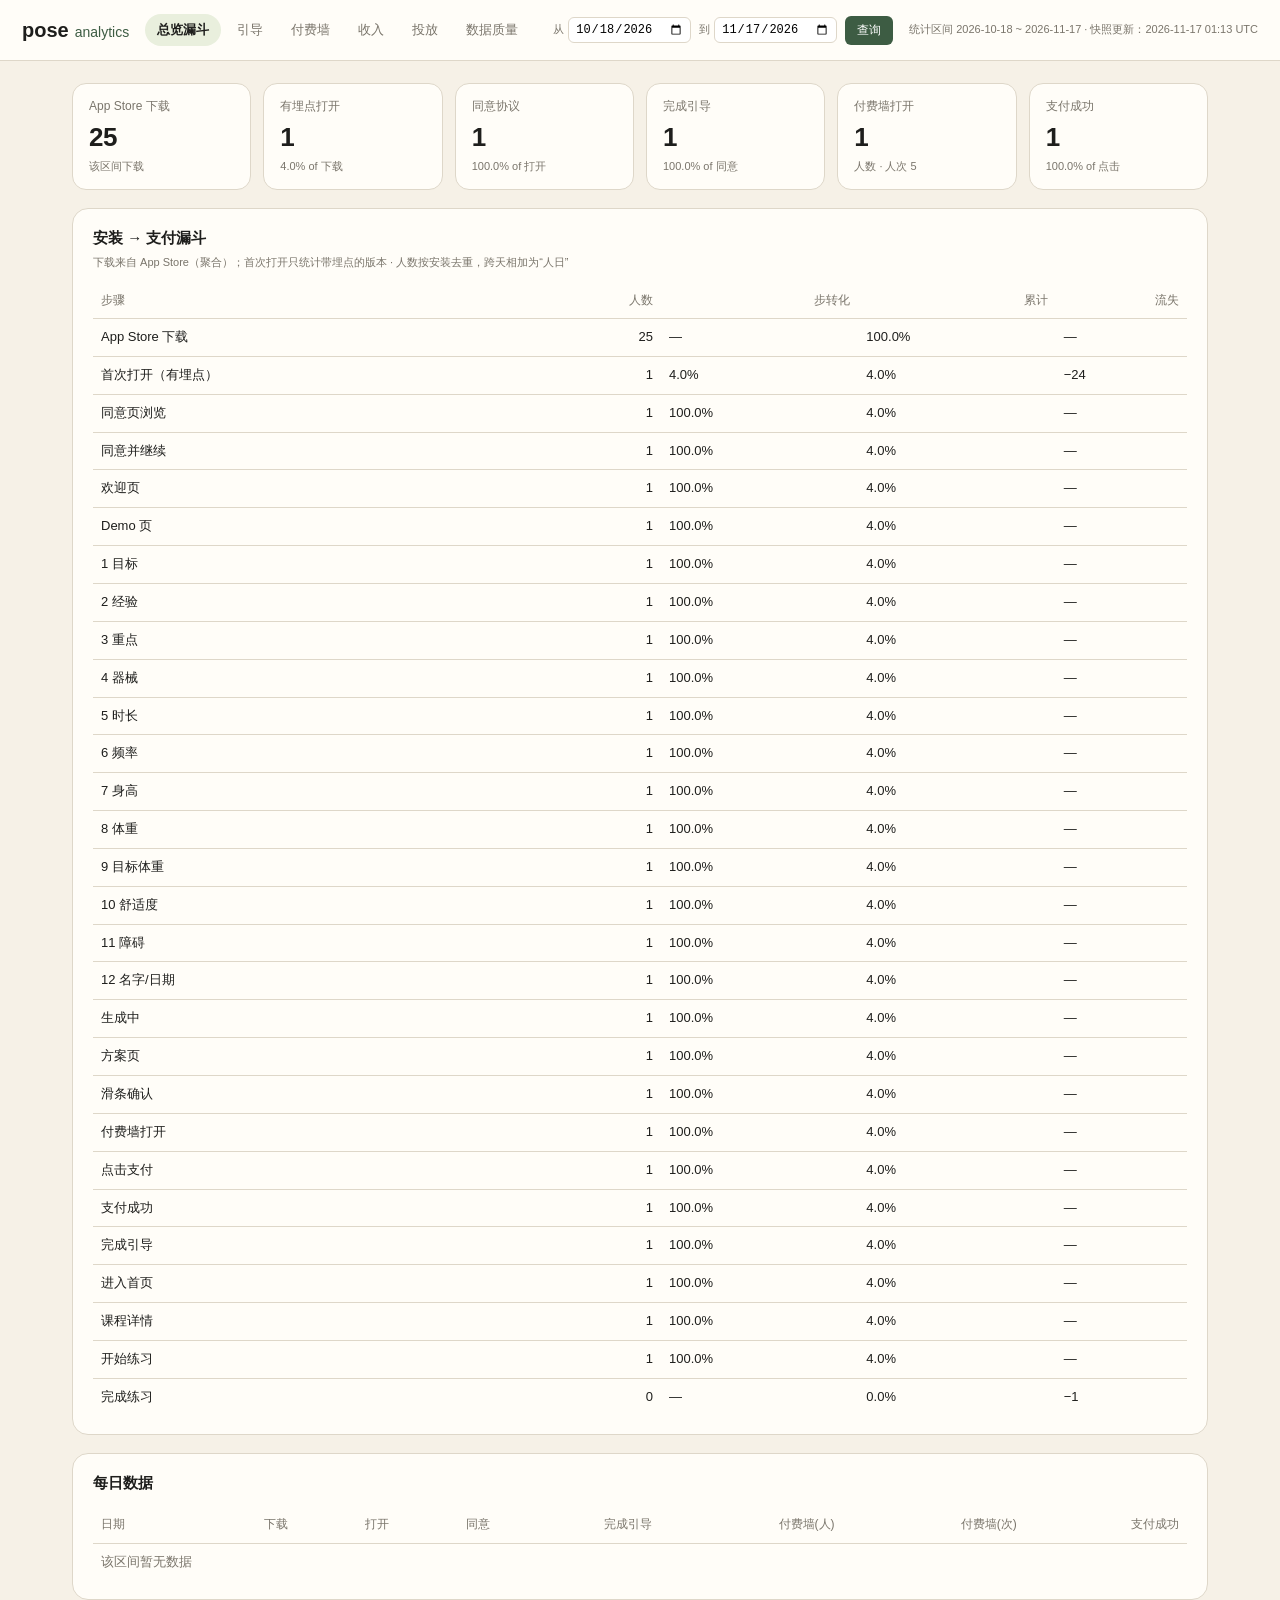
==== commit d23ee7bc: "Add date range filter; 90-day snapshot; daily installs" ====
--- a/analytics/index.html
+++ b/analytics/index.html
@@ -34,6 +34,11 @@
 .bar i{display:block;height:100%;background:var(--green)}
 .drop{color:var(--red)}
 .hidden{display:none}
+.filters{display:flex;gap:8px;align-items:center;margin-left:auto}
+.filters label{font-size:11px;color:var(--muted);display:flex;gap:4px;align-items:center}
+.filters input{border:1px solid var(--line);border-radius:6px;padding:4px 6px;font-size:12px;background:#fff}
+.filters button{border:0;border-radius:6px;padding:6px 12px;font-size:12px;background:var(--green);color:#fff;cursor:pointer}
+.meta{margin-left:0}
 .env-switch{display:flex;gap:6px}
 .env-switch button{border:1px solid var(--line);background:var(--white);color:var(--muted);border-radius:999px;padding:6px 14px;font-size:12px;cursor:pointer}
 .env-switch button.active{background:var(--pale);color:var(--ink);border-color:var(--pale);font-weight:600}
@@ -50,6 +55,11 @@
     <button data-tab="ads">投放</button>
     <button data-tab="quality">数据质量</button>
   </nav>
+  <div class="filters">
+    <label>从 <input type="date" id="from" /></label>
+    <label>到 <input type="date" id="to" /></label>
+    <button id="apply">查询</button>
+  </div>
   <div class="meta" id="meta">加载中…</div>
 </header>
 <main>
@@ -113,98 +123,114 @@
 const fmt = v => (v===null||v===undefined)?"—":Number(v).toLocaleString("en-US");
 const pct = v => isFinite(v)?(v*100).toFixed(1)+"%":"—";
 const $ = id => document.getElementById(id);
-
-function kpi(label,value,hint){return `<div class="kpi"><div class="label">${label}</div><div class="value">${value}</div><div class="hint">${hint||""}</div></div>`}
+const kpi = (label,value,hint)=>`<div class="kpi"><div class="label">${label}</div><div class="value">${value}</div><div class="hint">${hint||""}</div></div>`;
+
 function table(node,headers,rows){
   const head = headers.map(h=>`<th class="${h.num?"num":""}">${h.label}</th>`).join("");
-  const body = rows.length ? rows.map(r=>`<tr>${r.map((c,i)=>`<td class="${typeof c==="number"?"num":""}">${typeof c==="number"?fmt(c):(c??"—")}</td>`).join("")}</tr>`).join("")
-    : `<tr><td colspan="${headers.length}" class="muted">暂无数据</td></tr>`;
+  const body = rows.length
+    ? rows.map(r=>`<tr>${r.map(c=>`<td class="${typeof c==="number"?"num":""}">${typeof c==="number"?fmt(c):(c??"—")}</td>`).join("")}</tr>`).join("")
+    : `<tr><td colspan="${headers.length}" class="muted">该区间暂无数据</td></tr>`;
   node.innerHTML = `<thead><tr>${head}</tr></thead><tbody>${body}</tbody>`;
 }
 
 let DATA = null;
+let RANGE = { from:"", to:"" };
+const inRange = day => (!RANGE.from || day>=RANGE.from) && (!RANGE.to || day<=RANGE.to);
+
+function aggregate(){
+  const daily = DATA.daily||{};
+  const downloads = ((DATA.quality||{}).asc||[]).filter(r=>inRange(r.day)).reduce((s,r)=>s+(r.downloads||0),0);
+  const installs = (daily.installs||[]).filter(r=>inRange(r.day)).reduce((s,r)=>s+r.n,0);
+  const stages = {};
+  for(const r of daily.funnel||[]) if(inRange(r.day)) stages[r.milestone]=(stages[r.milestone]||0)+r.users;
+  const paywall = {opened:0,closed:0,clicked:0,succeeded:0};
+  for(const r of daily.paywall||[]) if(inRange(r.day)){
+    paywall.opened+=r.opened||0; paywall.closed+=r.closed||0;
+    paywall.clicked+=r.clicked||0; paywall.succeeded+=r.succeeded||0;
+  }
+  const orders = {units:0,revenue:0};
+  for(const r of (DATA.orders||{}).daily||[]) if(inRange(r.day)){
+    orders.units+=r.units||0; orders.revenue+=r.revenue||0;
+  }
+  return {downloads,installs,stages,paywall,orders};
+}
 
 function renderOverview(){
-  const d = DATA.overview, map = new Map(d.funnel.map(r=>[r.stage,r.users]));
-  const downloads = d.downloads||0;
-  const installs = d.installs||0, opens = map.get("app_open")||0, consent = map.get("consent_accept")||0;
-  const complete = map.get("onboarding_complete")||0;
-  const paywallUsers = map.get("paywall_open")||0;
-  const paywallSessions = (d.paywall&&d.paywall.opened)||0;
-  const clicked = map.get("purchase_click")||0;
-  const success = map.get("purchase_success")||0;
+  const a = aggregate();
+  const downloads = a.downloads, opens = a.stages.app_open||0, consent = a.stages.consent_accept||0;
+  const complete = a.stages.onboarding_complete||0;
+  const paywallUsers = a.stages.paywall_open||0;
+  const success = a.stages.purchase_success||0;
+  const clicked = a.stages.purchase_click||0;
+
   $("overview-kpis").innerHTML =
-    kpi("App Store 下载",fmt(downloads),"含线上无埋点版本")+
+    kpi("App Store 下载",fmt(downloads),"该区间下载")+
     kpi("有埋点打开",fmt(opens),downloads?`${pct(opens/downloads)} of 下载`:"")+
     kpi("同意协议",fmt(consent),opens?`${pct(consent/opens)} of 打开`:"")+
     kpi("完成引导",fmt(complete),consent?`${pct(complete/consent)} of 同意`:"")+
-    kpi("付费墙打开",fmt(paywallUsers),`人数 · 人次 ${fmt(paywallSessions)}`)+
+    kpi("付费墙打开",fmt(paywallUsers),`人数 · 人次 ${fmt(a.paywall.opened)}`)+
     kpi("支付成功",fmt(success),clicked?`${pct(success/clicked)} of 点击`:"");
+
   const rows=[]; let prev=opens;
   rows.push(["App Store 下载",downloads,"—","100.0%","—"]);
   rows.push(["首次打开（有埋点）",opens,downloads?pct(opens/downloads):"—",downloads?pct(opens/downloads):"—",
     downloads>opens?`−${fmt(downloads-opens)}`:"—"]);
-  let last=0; STAGES.forEach((s,i)=>{ if((map.get(s[0])||0)>0) last=i; });
+  let last=0; STAGES.forEach((s,i)=>{ if((a.stages[s[0]]||0)>0) last=i; });
   STAGES.forEach((s,i)=>{
     if(s[0]==="app_open") return;
     if(i>last+1) return;
-    const users=map.get(s[0])||0, step=prev>0?users/prev:0, cum=installs>0?users/installs:0;
+    const users=a.stages[s[0]]||0, step=prev>0?users/prev:0, cum=downloads>0?users/downloads:0;
     rows.push([s[1],users,step?pct(step):"—",pct(cum),(prev-users)>0?`−${fmt(prev-users)}`:"—"]);
     prev=users;
   });
   table($("funnel-table"),[{label:"步骤"},{label:"人数",num:true},{label:"步转化",num:true},{label:"累计",num:true},{label:"流失",num:true}],rows);
 
-  const dayMap = new Map();
-  const row = (day) => {
-    if (!dayMap.has(day)) dayMap.set(day, { open:0, consent:0, complete:0, paywall:0, success:0, sessions:0, orders:0 });
-    return dayMap.get(day);
-  };
-  for (const r of (DATA.daily&&DATA.daily.funnel)||[]) {
-    const e = row(r.day);
-    if (r.milestone==="app_open") e.open = r.users;
-    if (r.milestone==="consent_accept") e.consent = r.users;
-    if (r.milestone==="onboarding_complete") e.complete = r.users;
-    if (r.milestone==="paywall_open") e.paywall = r.users;
-    if (r.milestone==="purchase_success") e.success = r.users;
-  }
-  for (const r of (DATA.daily&&DATA.daily.paywall)||[]) {
-    const e = row(r.day);
-    e.sessions = r.opened;
-  }
   const downloadMap = new Map((((DATA.quality||{}).asc)||[]).map(r=>[r.day,r.downloads]));
-  const dailyRows = [...dayMap.entries()].sort((a,b)=>b[0].localeCompare(a[0]))
-    .map(([day,e])=>[day,downloadMap.get(day)||0,e.open,e.consent,e.complete,e.paywall,e.sessions,e.success]);
+  const dayMap = new Map((DATA.daily&&DATA.daily.installs||[]).map(r=>[r.day,r.n]));
+  const rowsDaily = [...dayMap.keys()].filter(inRange).sort((x,y)=>y.localeCompare(x)).map(day=>{
+    const st = {};
+    for(const r of (DATA.daily.funnel||[])) if(r.day===day) st[r.milestone]=r.users;
+    const pw = (DATA.daily.paywall||[]).find(r=>r.day===day)||{opened:0,closed:0,clicked:0,succeeded:0};
+    return [day,downloadMap.get(day)||0,dayMap.get(day)||0,st.consent_accept||0,st.onboarding_complete||0,st.paywall_open||0,pw.opened,pw.succeeded];
+  });
   table($("daily-table"),[
-    {label:"日期"},{label:"下载",num:true},{label:"打开",num:true},{label:"同意",num:true},{label:"完成引导",num:true},
-    {label:"付费墙(人)",num:true},{label:"付费墙(次)",num:true},{label:"支付成功",num:true}
-  ],dailyRows);
+    {label:"日期"},{label:"下载",num:true},{label:"打开",num:true},{label:"同意",num:true},
+    {label:"完成引导",num:true},{label:"付费墙(人)",num:true},{label:"付费墙(次)",num:true},{label:"支付成功",num:true}
+  ],rowsDaily);
 }
 
 function renderOnboarding(){
-  const d = DATA.onboarding;
-  const rows = d.steps.map((s,i)=>{
-    const prev = i===0?s.viewed:(d.steps[i-1].viewed||0);
-    return [s.step,s.viewed,s.completed,s.skipped,s.back,s.dwell?Math.round(s.dwell/1000)+"s":"—",prev?pct(s.viewed/prev):"—"];
-  });
-  table($("onboarding-table"),[{label:"步骤"},{label:"到达",num:true},{label:"完成",num:true},{label:"Skip",num:true},{label:"返回",num:true},{label:"平均停留",num:true},{label:"步转化",num:true}],rows);
+  const a = aggregate();
+  const rows = [];
+  let prev = a.stages.consent_accept||0;
+  for(const [key,label] of STAGES.filter(s=>/^q_|^welcome$|^demo$/.test(s[0]))){
+    const users = a.stages[key]||0;
+    const step = prev>0?users/prev:0;
+    rows.push([label,users,step?pct(step):"—"]);
+    prev = users || prev;
+  }
+  table($("onboarding-table"),[{label:"步骤"},{label:"到达",num:true},{label:"步转化",num:true}],rows);
+  $("answers").innerHTML = `<p class="muted">答案分布按整个快照区间统计：见下方。</p>`;
   const groups = new Map();
-  for(const a of d.answers||[]){ if(!groups.has(a.step)) groups.set(a.step,[]); groups.get(a.step).push(a); }
-  $("answers").innerHTML = [...groups].slice(0,8).map(([step,items])=>
-    `<div><b>${step}</b>${items.slice(0,6).map(x=>`<div class="muted" style="display:flex;justify-content:space-between"><span>${String(x.answer).slice(0,32)}</span><b>${x.n}</b></div>`).join("")}</div>`
-  ).join("") || `<p class="muted">暂无答案数据</p>`;
+  for(const x of (DATA.onboarding&&DATA.onboarding.answers)||[]){ if(!groups.has(x.step)) groups.set(x.step,[]); groups.get(x.step).push(x); }
+  for(const [step,items] of [...groups].slice(0,8)){
+    $("answers").innerHTML += `<div><b>${step}</b>${items.slice(0,6).map(x=>`<div class="muted" style="display:flex;justify-content:space-between"><span>${String(x.answer).slice(0,30)}</span><b>${x.n}</b></div>`).join("")}</div>`;
+  }
 }
 
 function renderPaywall(){
-  const d = DATA.paywall, t = d.totals||{};
+  const a = aggregate();
+  const p = a.paywall, users = a.stages.paywall_open||0;
   $("paywall-kpis").innerHTML =
-    kpi("打开",fmt(t.opened||0),"paywall_open")+
-    kpi("关闭",fmt(t.closed||0),t.opened?`关闭率 ${pct(t.closed/t.opened)}`:"")+
-    kpi("点击支付",fmt(t.clicked||0),t.opened?`点击率 ${pct(t.clicked/t.opened)}`:"")+
-    kpi("成功",fmt(t.succeeded||0),t.clicked?`完成率 ${pct(t.succeeded/t.clicked)}`:"")+
-    kpi("取消支付",fmt(t.cancelled||0),t.clicked?`${pct(t.cancelled/t.clicked)} of 点击`:"")+
-    kpi("端到端",t.opened?pct(t.succeeded/t.opened):"—","成功 / 打开");
+    kpi("打开人数",fmt(users),"去重")+
+    kpi("打开人次",fmt(p.opened),"含重复打开")+
+    kpi("关闭",fmt(p.closed),p.opened?`关闭率 ${pct(p.closed/p.opened)}`:"")+
+    kpi("点击支付",fmt(p.clicked),p.opened?`点击率 ${pct(p.clicked/p.opened)}`:"")+
+    kpi("成功",fmt(p.succeeded),p.clicked?`完成率 ${pct(p.succeeded/p.clicked)}`:"")+
+    kpi("端到端",p.opened?pct(p.succeeded/p.opened):"—","成功 / 打开人次");
   const group = (node,items)=>table(node,[{label:"分组"},{label:"打开",num:true},{label:"关闭",num:true},{label:"点击",num:true},{label:"成功",num:true},{label:"转化",num:true}],
     (items||[]).map(r=>[r.k,r.opened,r.closed,r.clicked,r.succeeded,r.opened?pct(r.succeeded/r.opened):"—"]));
+  const d = DATA.paywall||{};
   group($("paywall-source"),d.bySource);
   group($("paywall-close"),d.byCloseReason);
   group($("paywall-result"),d.byResult);
@@ -212,36 +238,26 @@
 }
 
 function renderRevenue(){
+  const a = aggregate();
   const d = DATA.revenue||{};
-  const o = DATA.orders||{};
-  const ot = o.totals||{};
   const st = new Map((d.statuses||[]).map(r=>[r.status,r.n]));
-  const sum = ty => ((d.totals||[]).find(x=>x.type===ty)||{}).n||0;
-  const units = ot.units||0, revenue = ot.revenue||0;
-
   $("revenue-kpis").innerHTML =
-    kpi("订单数",fmt(units),"App Store 生产")+
-    kpi("收入",revenue?revenue.toFixed(2):"0","按商店币种求和")+
-    kpi("客单价",units?(revenue/units).toFixed(2):"—","收入 / 订单")+
-    kpi("RC 购买",fmt(d.purchases||0),"RevenueCat 事件")+
-    kpi("活跃订阅",fmt((st.get("active")||0)+(st.get("trial")||0)),"当前状态")+
-    kpi("退款",fmt(st.get("refunded")||0),"");
-
+    kpi("订单数",fmt(a.orders.units),"App Store 生产")+
+    kpi("收入",a.orders.revenue?a.orders.revenue.toFixed(2):"0","按商店币种求和")+
+    kpi("客单价",a.orders.units?(a.orders.revenue/a.orders.units).toFixed(2):"—","收入 / 订单")+
+    kpi("活跃订阅",fmt((st.get("active")||0)+(st.get("trial")||0)),"RC 当前状态")+
+    kpi("退款",fmt(st.get("refunded")||0),"")+
+    kpi("试用中",fmt(st.get("trial")||0),"");
   table($("orders-table"),
     [{label:"日期"},{label:"产品"},{label:"国家"},{label:"数量",num:true},{label:"单价",num:true},{label:"小计",num:true},{label:"币种"}],
-    (o.rows||[]).map(r=>[r.day,r.product,r.country,r.units,
+    ((DATA.orders||{}).rows||[]).filter(r=>inRange(r.day)).map(r=>[r.day,r.product,r.country,r.units,
       r.customer_price?r.customer_price.toFixed(2):"—",
-      r.customer_price?(r.customer_price*r.units).toFixed(2):"—",
-      r.currency||"—"]));
-
+      r.customer_price?(r.customer_price*r.units).toFixed(2):"—",r.currency||"—"]));
   table($("orders-daily"),[{label:"日期"},{label:"订单",num:true},{label:"收入",num:true}],
-    (o.daily||[]).map(r=>[r.day,r.units,r.revenue?r.revenue.toFixed(2):"—"]));
-
+    ((DATA.orders||{}).daily||[]).filter(r=>inRange(r.day)).map(r=>[r.day,r.units,r.revenue?r.revenue.toFixed(2):"—"]));
   table($("revenue-status"),[{label:"状态"},{label:"人数",num:true}],(d.statuses||[]).map(r=>[r.status,r.n]));
-
   table($("revenue-types"),[{label:"类型"},{label:"次数",num:true},{label:"金额",num:true}],
     (d.totals||[]).map(r=>[r.type,r.n,r.amount?r.amount.toFixed(2):"—"]));
-
   table($("revenue-recent"),[{label:"时间"},{label:"类型"},{label:"产品"},{label:"周期"},{label:"价格"}],
     (d.recent||[]).slice(0,20).map(r=>[String(r.time).replace("T"," ").slice(0,19),r.type,r.product_id||"—",r.period_type||"—",r.price?`${r.price} ${r.currency||""}`:"—"]));
 }
@@ -251,7 +267,7 @@
   $("ads-kpis").innerHTML =
     kpi("花费",t.spend?t.spend.toFixed(2):"0","Apple Ads")+
     kpi("安装",fmt(t.installs||0),"")+
-    kpi("CPA",t.installs?(t.spend/t.installs).toFixed(2):"—","花费 / 安装")+
+    kpi("CPA",t.installs?(t.spend/t.installs).toFixed(2):"—","")+
     kpi("点击",fmt(t.taps||0),"")+
     kpi("点击→安装",t.taps?pct(t.installs/t.taps):"—","");
   const rows = items => (items||[]).map(r=>[r.campaign||r.keyword||"—",r.spend?r.spend.toFixed(2):"0",r.installs,r.installs?(r.spend/r.installs).toFixed(2):"—"]);
@@ -263,11 +279,8 @@
   const d = DATA.quality||{};
   const asc = new Map((d.asc||[]).map(r=>[r.day,r.downloads]));
   const opens = new Map((d.opens||[]).map(r=>[r.day,r.n]));
-  table($("quality-daily"),[{label:"日期"},{label:"事件",num:true},{label:"人数",num:true},{label:"下载",num:true},{label:"打开",num:true},{label:"打开/下载",num:true}],
-    (d.daily||[]).map(r=>{
-      const down=asc.get(r.day)||0, open=opens.get(r.day)||0;
-      return [r.day,r.events,r.users,down||"—",open||"—",down&&open?pct(open/down):"—"];
-    }));
+  table($("quality-daily"),[{label:"日期"},{label:"事件",num:true},{label:"人数",num:true},{label:"下载",num:true},{label:"打开",num:true}],
+    (d.daily||[]).filter(r=>inRange(r.day)).map(r=>[r.day,r.events,r.users,asc.get(r.day)||"—",opens.get(r.day)||"—"]));
   table($("quality-versions"),[{label:"版本"},{label:"人数",num:true}],(d.versions||[]).map(r=>[r.k,r.n]));
   table($("quality-events"),[{label:"事件"},{label:"次数",num:true}],(d.topEvents||[]).map(r=>[r.k,r.n]));
 }
@@ -276,6 +289,8 @@
   if(!DATA) return;
   for(const b of document.querySelectorAll("#tabs button")) b.classList.toggle("active",b.dataset.tab===tab);
   for(const p of document.querySelectorAll(".panel")) p.classList.toggle("hidden",p.id!=="panel-"+tab);
+  const meta = `统计区间 ${RANGE.from||"—"} ~ ${RANGE.to||"—"} · 快照更新：${String(DATA.generated_at||"").replace("T"," ").slice(0,16)} UTC`;
+  $("meta").textContent = meta;
   if(tab==="overview") renderOverview();
   if(tab==="onboarding") renderOnboarding();
   if(tab==="paywall") renderPaywall();
@@ -288,9 +303,11 @@
   try{
     const response = await fetch("./data.json?t="+Date.now(),{cache:"no-store"});
     DATA = await response.json();
-    const r = DATA.range||{};
-    $("meta").innerHTML = `${r.from||""} ~ ${r.to||""}<br>数据更新：${String(DATA.generated_at||"").replace("T"," ").slice(0,16)} UTC`;
-    $("funnel-note").textContent = `统计区间 ${r.from||""} ~ ${r.to||""} · 下载来自 App Store（聚合）；首次打开只统计带埋点的版本，线上 1.0.1 不上报 · 人数按安装去重`;
+    RANGE.from = DATA.range?.from || "";
+    RANGE.to = DATA.range?.to || "";
+    $("from").value = RANGE.from;
+    $("to").value = RANGE.to;
+    $("funnel-note").textContent = "下载来自 App Store（聚合）；首次打开只统计带埋点的版本 · 人数按安装去重，跨天相加为“人日”";
     show("overview");
   }catch(e){
     $("meta").textContent = "数据还没生成，请等 GitHub Action 跑完";
@@ -299,6 +316,12 @@
 
 document.getElementById("tabs").addEventListener("click",e=>{
   const b=e.target.closest("button[data-tab]"); if(b) show(b.dataset.tab);
+});
+document.getElementById("apply").addEventListener("click",()=>{
+  RANGE.from = $("from").value || "";
+  RANGE.to = $("to").value || "";
+  const active = document.querySelector("#tabs button.active");
+  show(active?active.dataset.tab:"overview");
 });
 boot();
 </script>
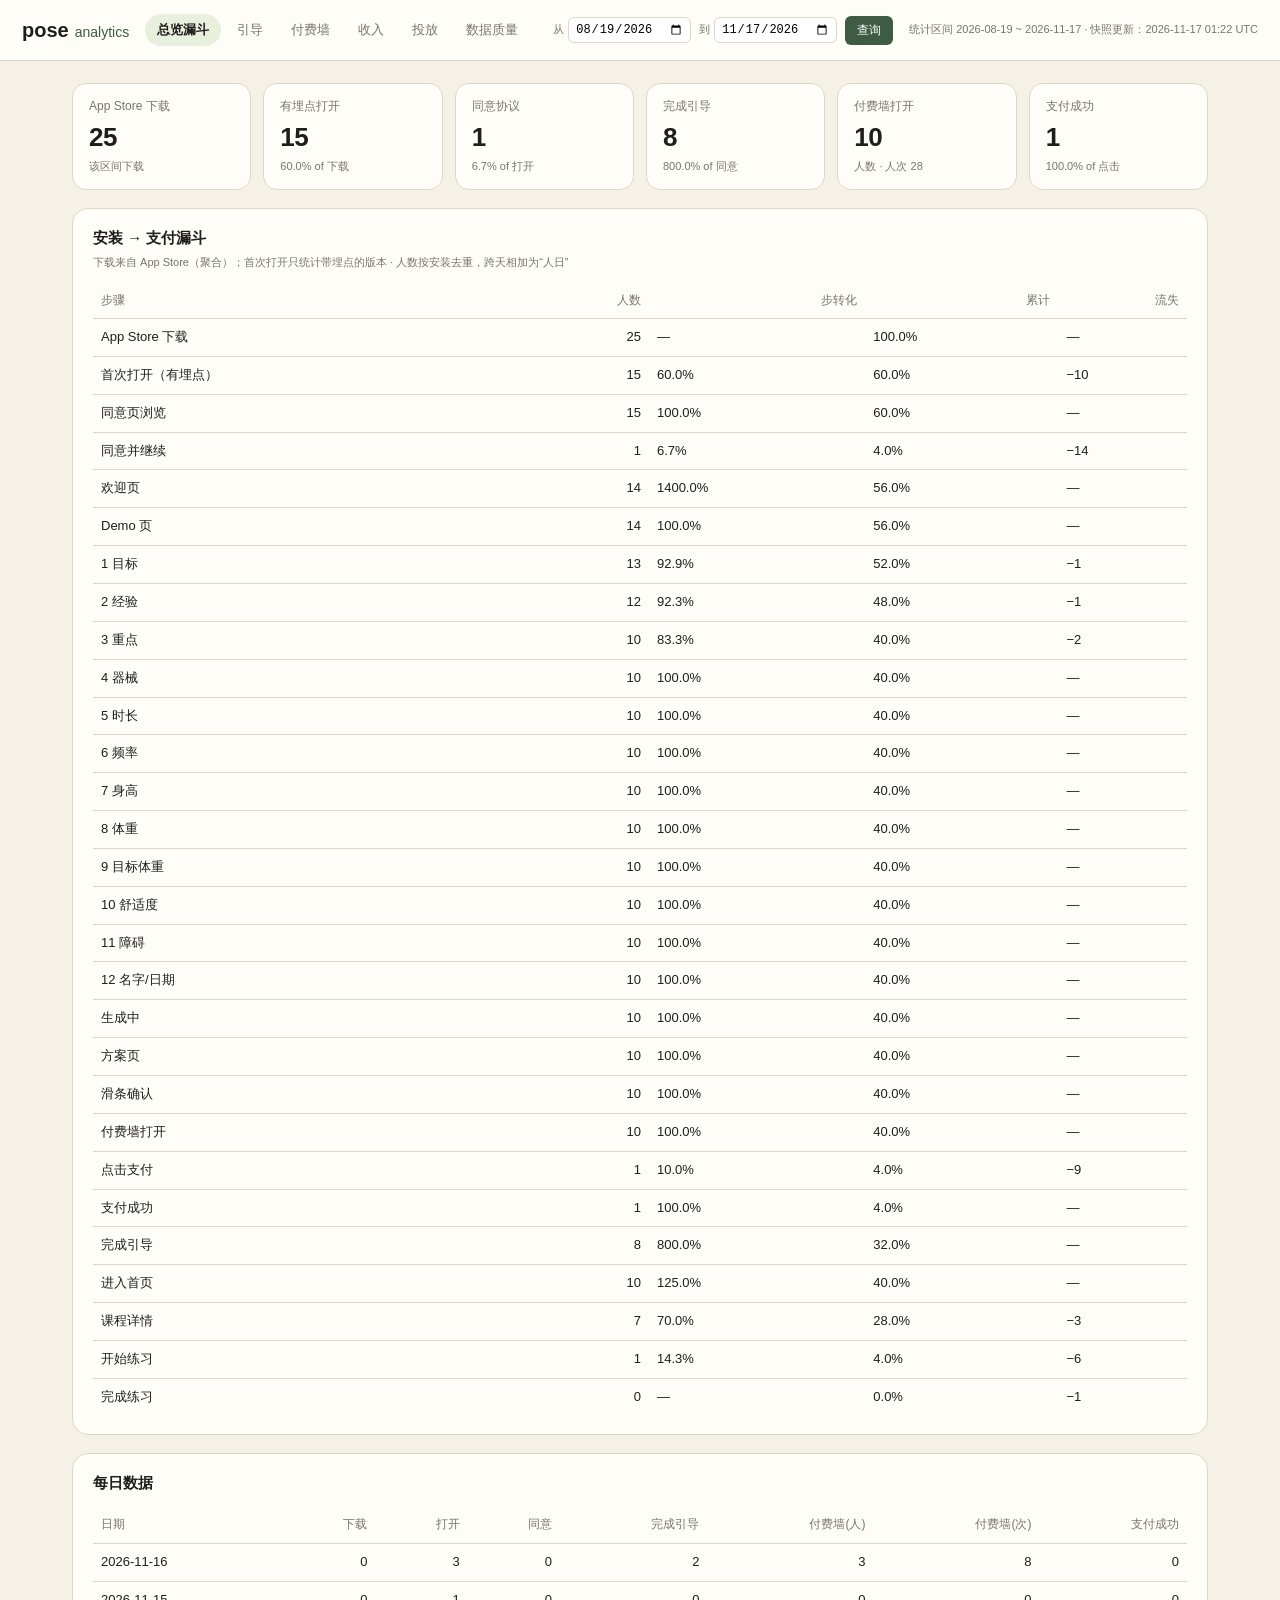
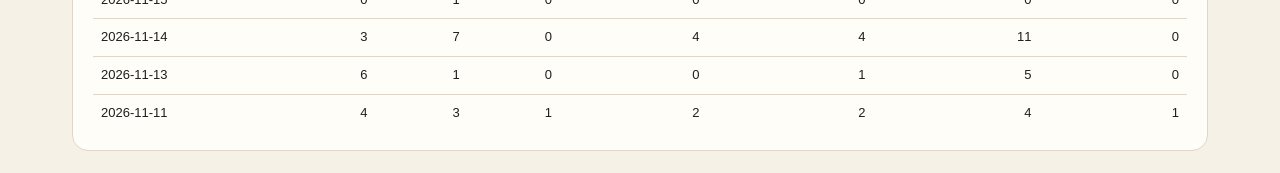
==== commit 8fa88aaa: "Avoid misleading conversion when consent events are missing" ====
--- a/analytics/index.html
+++ b/analytics/index.html
@@ -167,7 +167,7 @@
     kpi("App Store 下载",fmt(downloads),"该区间下载")+
     kpi("有埋点打开",fmt(opens),downloads?`${pct(opens/downloads)} of 下载`:"")+
     kpi("同意协议",fmt(consent),opens?`${pct(consent/opens)} of 打开`:"")+
-    kpi("完成引导",fmt(complete),consent?`${pct(complete/consent)} of 同意`:"")+
+    kpi("完成引导",fmt(complete),consent>0?`${pct(complete/consent)} of 同意`:"同意事件缺失")+
     kpi("付费墙打开",fmt(paywallUsers),`人数 · 人次 ${fmt(a.paywall.opened)}`)+
     kpi("支付成功",fmt(success),clicked?`${pct(success/clicked)} of 点击`:"");
 
